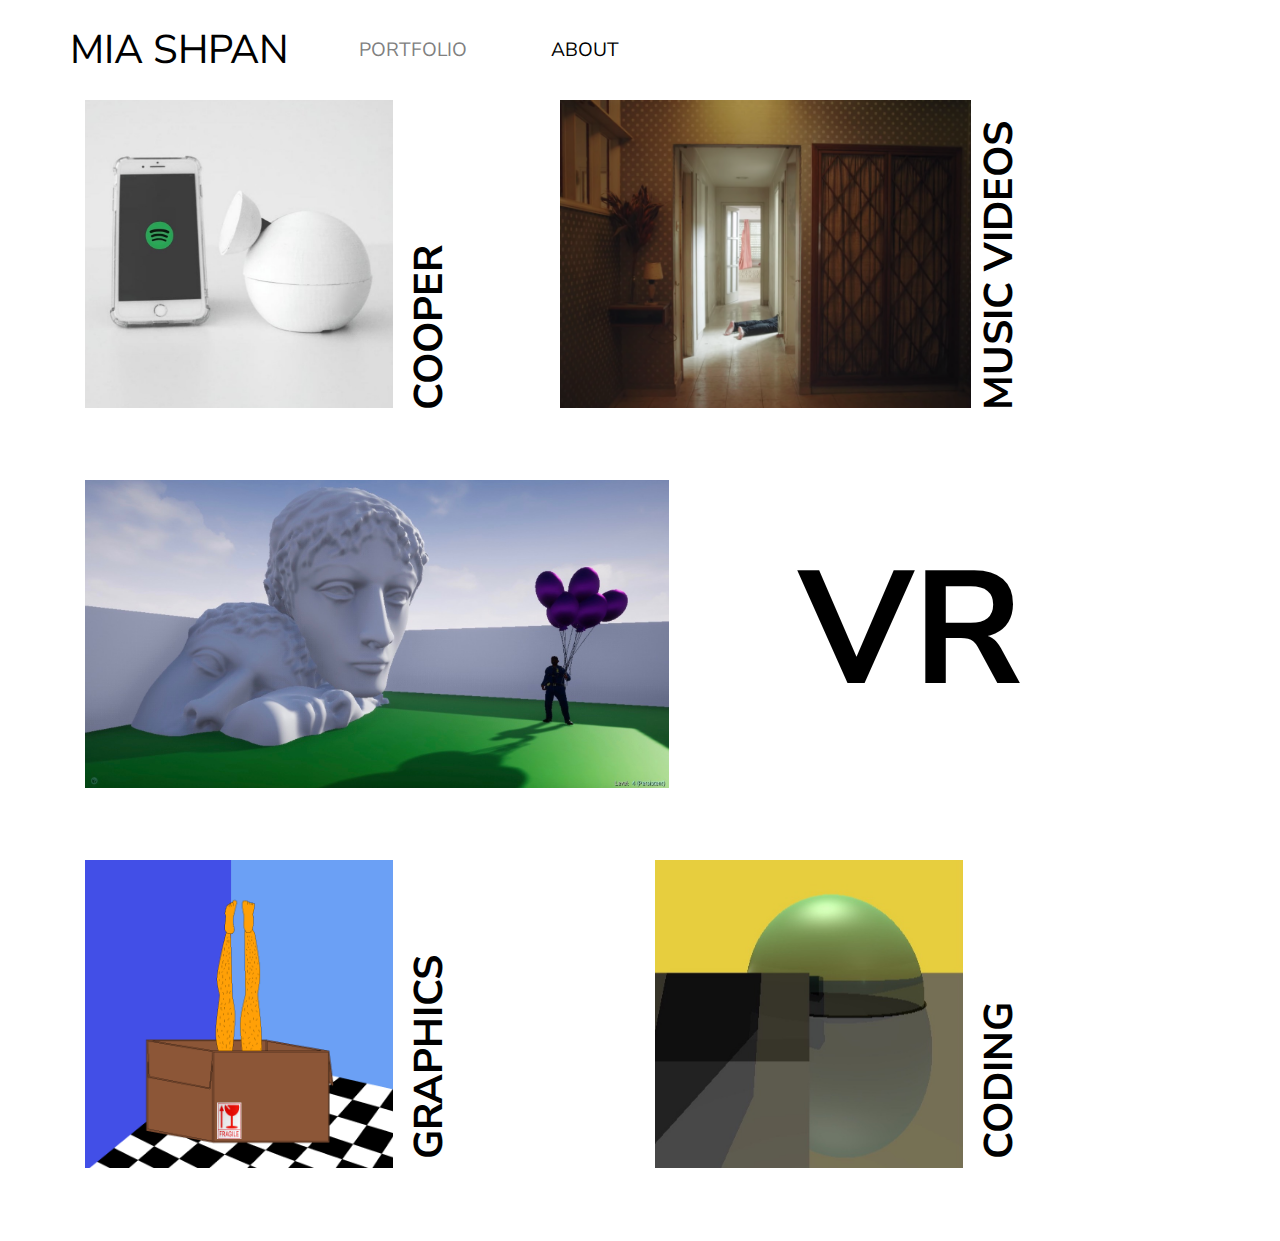
==== index.html @ eb7a42cb "added files" ====
<!DOCTYPE html>

<html>
    <head>
        <title>Mia Shpan Portfolio</title>
        <!--Bootstrap CSS-->
        <link rel="stylesheet" href="https://stackpath.bootstrapcdn.com/bootstrap/4.4.1/css/bootstrap.min.css" integrity="sha384-Vkoo8x4CGsO3+Hhxv8T/Q5PaXtkKtu6ug5TOeNV6gBiFeWPGFN9MuhOf23Q9Ifjh" crossorigin="anonymous">
        <!--fonts-->
        <link href="https://fonts.googleapis.com/css?family=Nunito+Sans:400,700&display=swap" rel="stylesheet">
        <!--CSS-->
        <link rel="stylesheet" type="text/css" href="index.css">
    
    </head>

    <body>

        <!--MENU-->
        <div class="container" >
            <div class="row align-items-center" id="upperMenu">
                <div class="col-6 col-xl-3 col-lg-4">
                    <span id="siteName">
                        <a href="index.html">Mia Shpan</a>
                    </span>
                </div>
                <div class="col col-xl-2 col-lg-2">
                    <span id="portfolio">
                        <a href="index.html" class="menu" id="clicked">Portfolio</a>
                    </span>
                </div>
                <div class="col col-xl-2 col-lg-2">
                   <span id="about">
                        <a href="./about/about.html" class="menu" >About</a>
                   </span> 
                </div>
            </div>
        </div>   

        <!-- first row -->
        <!-- cooper -->
        <div class="container">
            <div class="row align-items-center">
                <div class="col-2">
                    <a href="./cooper/cooper.html">
                        <div class="hover">
                            <img src="img/cooper.jpeg" alt="Cooper" id="cooper"/>
                        </div>
                    </a>
                </div>
                <div class="col-3">
                    <a href="./cooper/cooper.html" class="main">
                        <div class="hover">
                            <h1 class="main1" id="cooperText">Cooper</h1>                    
                        </div>
                    </a>
                </div>
                
                <!-- Music Video -->
                <div class="col-3">
                    <a href="./musicVideos/musicVideos.html">
                        <div class="hover">
                            <img src="img/musicVideo.png" alt="Music Videos" id="musicVideo"/>
                        </div>
                    </a>
                </div>
                <div class="col-4">
                    <a href="./musicVideos/musicVideos.html" class="main">
                        <div class="hover">
                            <h1 class="main1" id="musicVideoText">Music Videos</h1>
                        </div>
                    </a>
                </div>
            </div>
        </div>
        <br>
        <br>
        <br>
        <!-- second row -->
        <!--VR-->
        <div class="container">
            <div class="row align-items-center">
                <div class="col">
                    <a href="./vr/vr.html">
                        <div class="hover">
                            <img src="img/vr.jpeg"  alt="VR" id="vr"/>
                        </div>
                    </a>
                </div>
                <div class="col">
                    <a href="./vr/vr.html">
                        <div class="hover">
                            <h1 id="vrText">VR</h1>
                        </div>
                    </a>
                </div>
            </div>
        </div>
        <br>
        <br>
        <br>
        <!--third row-->
        <!--Graphics-->
        <div class="container">
            <div class="row align-items-center">
                <div class="col-2">
                    <a href="./graphics/graphics.html" class="main">
                        <div class="hover">
                            <img src="img/graphics.png"  alt="Graphics" id="graphics"/>
                        </div>
                    </a>
                </div>
                <div class="col-4 align-self-end">
                    <a href="./graphics/graphics.html" class="main">
                        <div class="hover">
                            <h1 class="main1" id="graphicsText">Graphics</h1>
                        </div>
                    </a>
                </div>
                <!--CODING-->
                <div class="col-2">
                    <a href="./coding/coding.html" class="main">
                        <div class="hover">
                            <img src="img/coding.jpeg" alt="Coding" id="coding"/>
                        </div>
                    </a>
                </div>
                <div class="col-4 align-self-end">
                    <a href="./coding/coding.html" class="main">
                        <div class="hover">
                            <h1 class="main1" id="codingText">Coding</h1>
                        </div>
                    </a>
                </div>
            </div>
        </div>
       
        <br>
        <br>
        <br> 
        <br>
        <br>
        <br>
        <br>
        <br>
        <br>
        
        


        <!--Bootsrap code-->        
        <script src="https://code.jquery.com/jquery-3.4.1.slim.min.js" integrity="sha384-J6qa4849blE2+poT4WnyKhv5vZF5SrPo0iEjwBvKU7imGFAV0wwj1yYfoRSJoZ+n" crossorigin="anonymous"></script>
        <script src="https://cdn.jsdelivr.net/npm/popper.js@1.16.0/dist/umd/popper.min.js" integrity="sha384-Q6E9RHvbIyZFJoft+2mJbHaEWldlvI9IOYy5n3zV9zzTtmI3UksdQRVvoxMfooAo" crossorigin="anonymous"></script>
        <script src="https://stackpath.bootstrapcdn.com/bootstrap/4.4.1/js/bootstrap.min.js" integrity="sha384-wfSDF2E50Y2D1uUdj0O3uMBJnjuUD4Ih7YwaYd1iqfktj0Uod8GCExl3Og8ifwB6" crossorigin="anonymous"></script>
        <script type="text/javascript" src = "index.js"></script>


    </body>

</html>
---- index.css ----
body{
    font-family:  'Nunito Sans', sans-serif, Helvetica;
}
/*menu*/
a{
    text-decoration: none; /* no underline */
    color: black;
    Display:inline-block;
}
a, a:visited{
    color:black; 
}
.menu{
    font-size: 120%;
    text-transform: uppercase;
}
#clicked{
    color: grey;
}

#upperMenu{
    height: 100px;
    margin-left: -30px;
}

#about :hover{
    text-decoration: none;
    color: grey;
}

#portfolio :hover{
    text-decoration: none;
    color: grey;
}

#siteName :hover{
    text-decoration: none;
}

#siteName{
    font-size: 250%;
    text-transform: uppercase;
}
/*end menu */



.hover:hover img {
    opacity: 0.7;
}

.main1{
    transform: rotate(-90deg);
    Display:inline-block;
    text-transform: uppercase;
    vertical-align: baseline;
    font-weight: bold;
    width: 308px;
}


#cooper{
    width: 308px;
    height: 308px;
}


#musicVideo{
    width: 411px;
    height: 308px;
}
.main{
    width: 0;
    height: 0;
}
#vrText{
    Display:inline-block;
    text-transform: uppercase;
    vertical-align: baseline;
    font-weight: bold;
    width: 308px;
    font-size: 160px;
    padding-left: 100px;
}
    

#vr{
    width: 584px;
    height: 308px;
}


#graphics{
    width: 308;
    height: 308px;
}


#coding{
    width: 308;
    height: 308px;
}
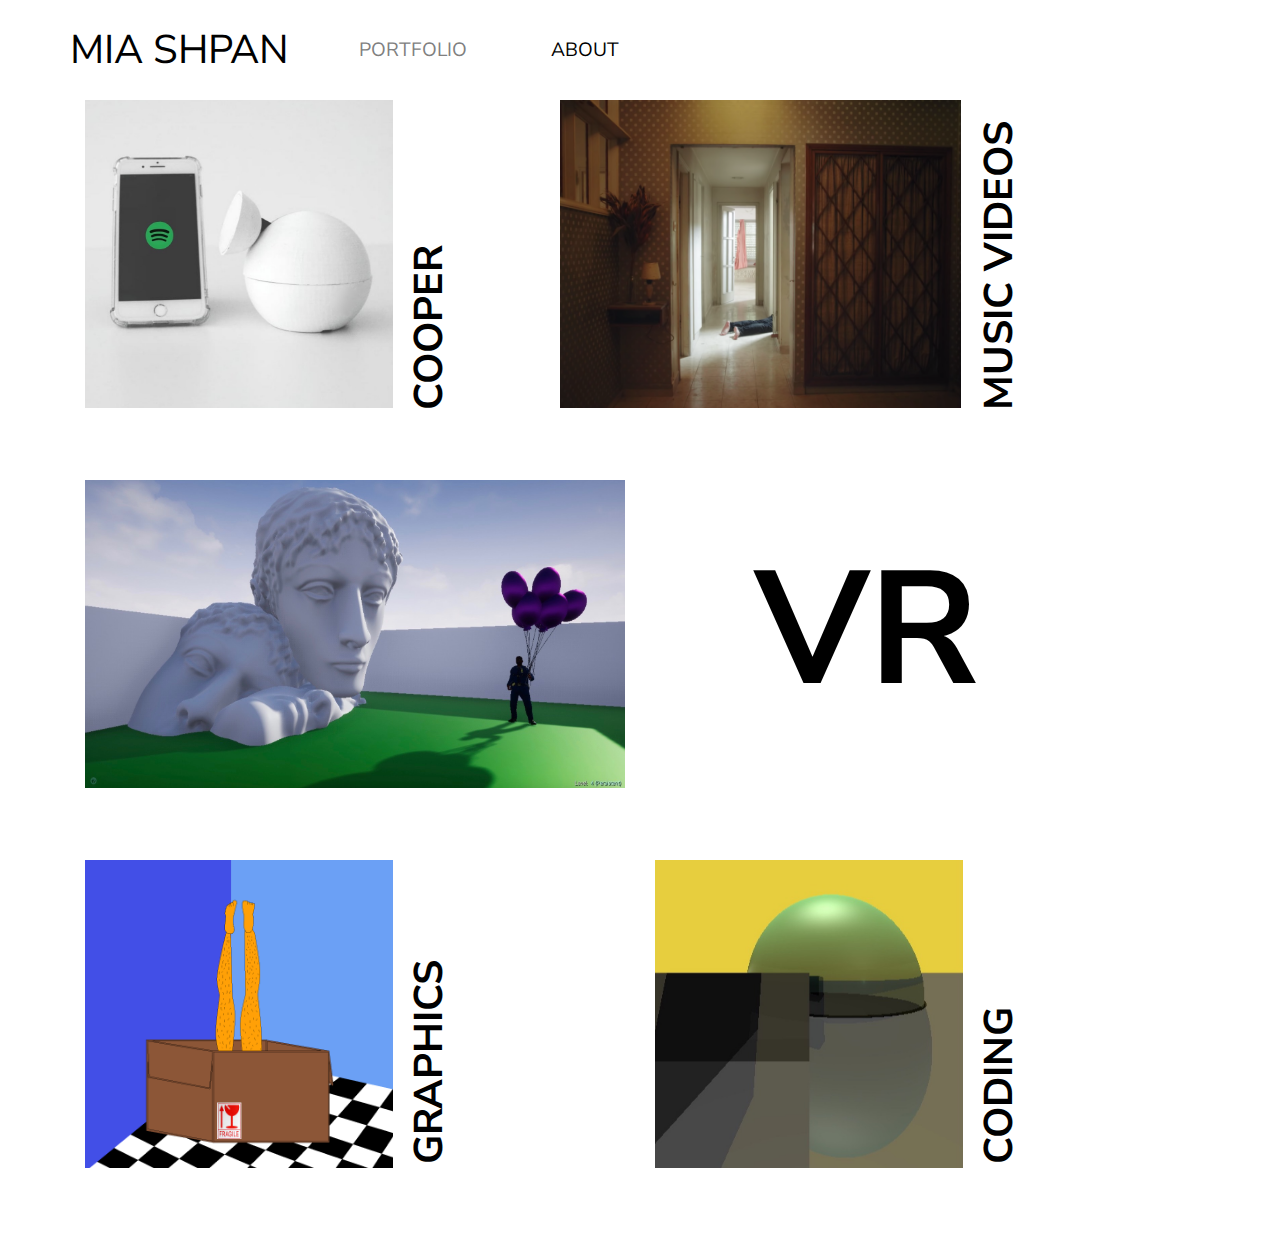
==== commit b145b531: "some changes to file" ====
--- a/index.html
+++ b/index.html
@@ -40,14 +40,14 @@
         <!-- cooper -->
         <div class="container">
             <div class="row align-items-center">
-                <div class="col-2">
+                <div class="col-xl-2 col-lg-3 col-md-3 col-sm-7">
                     <a href="./cooper/cooper.html">
                         <div class="hover">
-                            <img src="img/cooper.jpeg" alt="Cooper" id="cooper"/>
+                            <img src="img/cooper.jpeg" alt="Cooper" id="cooper" height="308px" width="308px"/>
                         </div>
                     </a>
                 </div>
-                <div class="col-3">
+                <div class="col-xl-3 col-lg-3 col-md-3 d-none d-md-block">
                     <a href="./cooper/cooper.html" class="main">
                         <div class="hover">
                             <h1 class="main1" id="cooperText">Cooper</h1>                    
@@ -56,14 +56,14 @@
                 </div>
                 
                 <!-- Music Video -->
-                <div class="col-3">
+                <div class="col-xl-3 col-lg-4 col-md-5 col-sm-5">
                     <a href="./musicVideos/musicVideos.html">
                         <div class="hover">
-                            <img src="img/musicVideo.png" alt="Music Videos" id="musicVideo"/>
+                            <img src="img/musicVideo.png" width="401px" height="308px" alt="Music Videos" id="musicVideo"/>
                         </div>
                     </a>
                 </div>
-                <div class="col-4">
+                <div class="col-xl-4 col-lg-2 col-md-1 d-none d-md-block">
                     <a href="./musicVideos/musicVideos.html" class="main">
                         <div class="hover">
                             <h1 class="main1" id="musicVideoText">Music Videos</h1>
@@ -79,14 +79,14 @@
         <!--VR-->
         <div class="container">
             <div class="row align-items-center">
-                <div class="col">
+                <div class="col-xl-6 col-lg-7 col-md-8">
                     <a href="./vr/vr.html">
                         <div class="hover">
-                            <img src="img/vr.jpeg"  alt="VR" id="vr"/>
+                            <img src="img/vr.jpeg" height="308px" width="540px" alt="VR" id="vr"/>
                         </div>
                     </a>
                 </div>
-                <div class="col">
+                <div class="col-xl-2 xol-lg-2 col-md-3 d-none d-md-block"">
                     <a href="./vr/vr.html">
                         <div class="hover">
                             <h1 id="vrText">VR</h1>
@@ -102,30 +102,30 @@
         <!--Graphics-->
         <div class="container">
             <div class="row align-items-center">
-                <div class="col-2">
-                    <a href="./graphics/graphics.html" class="main">
+                <div class="col-xl-2 col-lg-3 col-md-3 col-sm-7">
+                    <a href="./graphics/graphics.html">
                         <div class="hover">
-                            <img src="img/graphics.png"  alt="Graphics" id="graphics"/>
+                            <img src="img/graphics.png" height="308px" width="308px" alt="Graphics" id="graphics"/>
                         </div>
                     </a>
                 </div>
-                <div class="col-4 align-self-end">
-                    <a href="./graphics/graphics.html" class="main">
+                <div class="col-xl-4 col-lg-3 col-md-4 d-none d-md-block"">
+                    <a href="./graphics/graphics.html">
                         <div class="hover">
                             <h1 class="main1" id="graphicsText">Graphics</h1>
                         </div>
                     </a>
                 </div>
                 <!--CODING-->
-                <div class="col-2">
-                    <a href="./coding/coding.html" class="main">
+                <div class="col-xl-2 col-lg-3 col-md-3 col-sm-5">
+                    <a href="./coding/coding.html">
                         <div class="hover">
-                            <img src="img/coding.jpeg" alt="Coding" id="coding"/>
+                            <img src="img/coding.jpeg" height="308px" width="308px" alt="Coding" id="coding"/>
                         </div>
                     </a>
                 </div>
-                <div class="col-4 align-self-end">
-                    <a href="./coding/coding.html" class="main">
+                <div class="col-xl-4 col-lg-3 col-md-2 d-none d-md-block"">
+                    <a href="./coding/coding.html">
                         <div class="hover">
                             <h1 class="main1" id="codingText">Coding</h1>
                         </div>
@@ -136,13 +136,8 @@
        
         <br>
         <br>
-        <br> 
         <br>
-        <br>
-        <br>
-        <br>
-        <br>
-        <br>
+
         
         
 
--- a/index.css
+++ b/index.css
@@ -49,6 +49,7 @@
     opacity: 0.7;
 }
 
+
 .main1{
     transform: rotate(-90deg);
     Display:inline-block;
@@ -58,17 +59,6 @@
     width: 308px;
 }
 
-
-#cooper{
-    width: 308px;
-    height: 308px;
-}
-
-
-#musicVideo{
-    width: 411px;
-    height: 308px;
-}
 .main{
     width: 0;
     height: 0;
@@ -82,21 +72,4 @@
     font-size: 160px;
     padding-left: 100px;
 }
-    
 
-#vr{
-    width: 584px;
-    height: 308px;
-}
-
-
-#graphics{
-    width: 308;
-    height: 308px;
-}
-
-
-#coding{
-    width: 308;
-    height: 308px;
-}
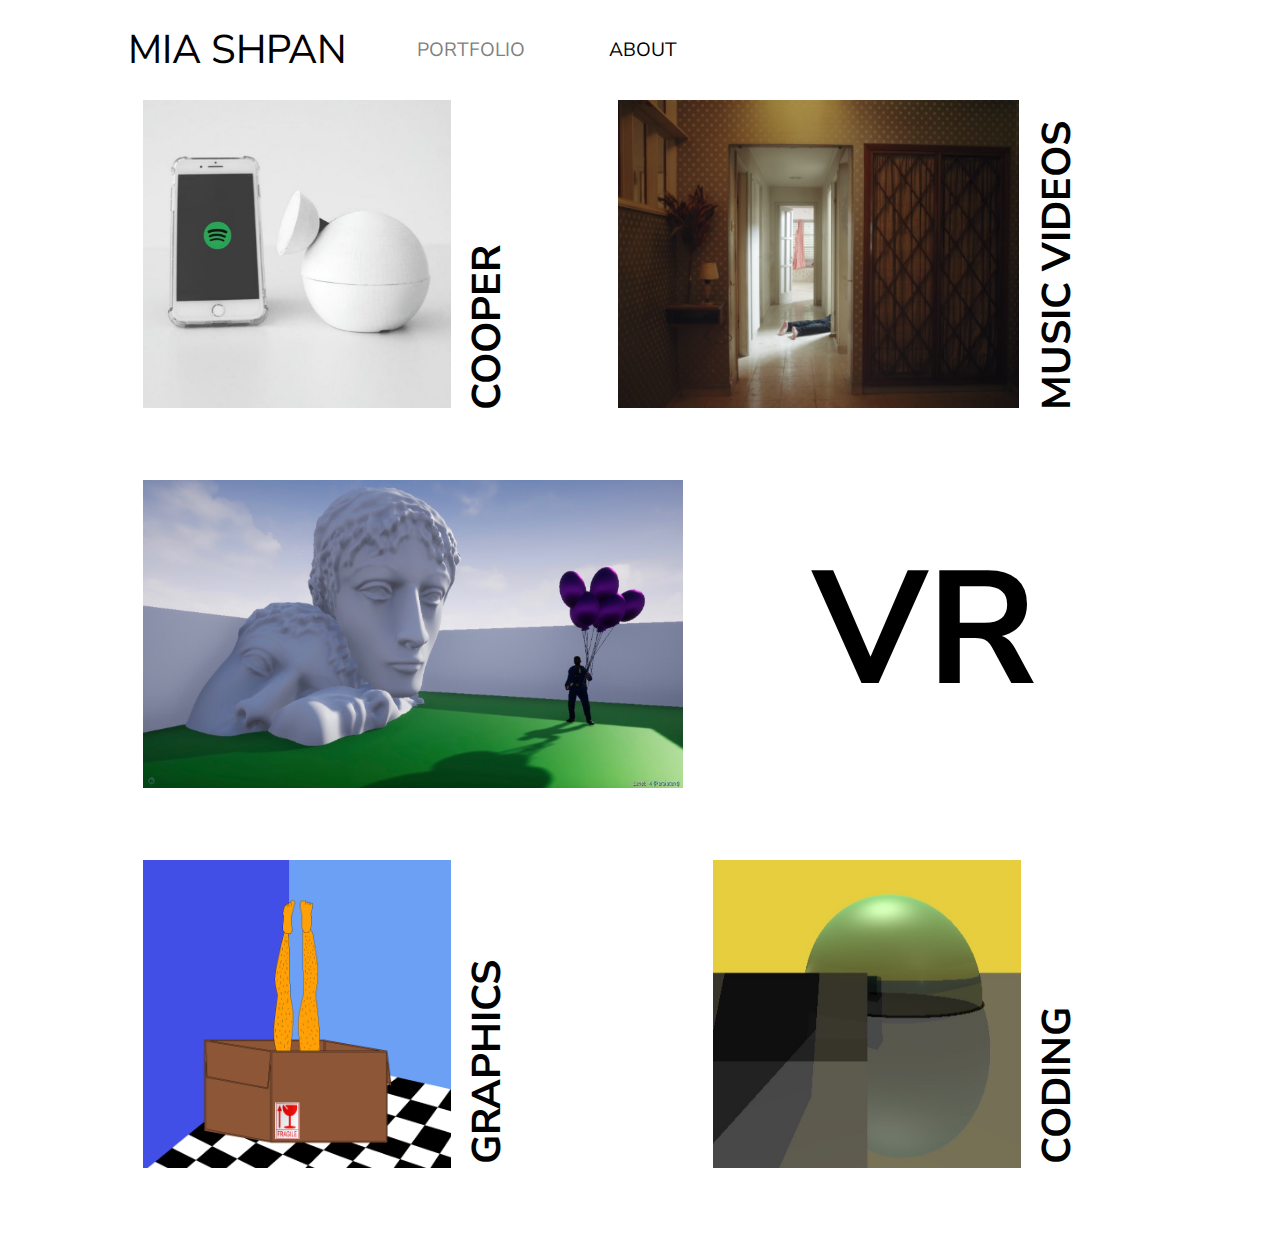
==== commit 94b9262f: "some changes to file" ====
--- a/index.html
+++ b/index.html
@@ -16,7 +16,7 @@
     <body>
 
         <!--MENU-->
-        <div class="container" >
+        <div class="container page" >
             <div class="row align-items-center" id="upperMenu">
                 <div class="col-6 col-xl-3 col-lg-4">
                     <span id="siteName">
@@ -38,7 +38,7 @@
 
         <!-- first row -->
         <!-- cooper -->
-        <div class="container">
+        <div class="container page">
             <div class="row align-items-center">
                 <div class="col-xl-2 col-lg-3 col-md-3 col-sm-7">
                     <a href="./cooper/cooper.html">
@@ -77,7 +77,7 @@
         <br>
         <!-- second row -->
         <!--VR-->
-        <div class="container">
+        <div class="container page">
             <div class="row align-items-center">
                 <div class="col-xl-6 col-lg-7 col-md-8">
                     <a href="./vr/vr.html">
@@ -100,7 +100,7 @@
         <br>
         <!--third row-->
         <!--Graphics-->
-        <div class="container">
+        <div class="container page">
             <div class="row align-items-center">
                 <div class="col-xl-2 col-lg-3 col-md-3 col-sm-7">
                     <a href="./graphics/graphics.html">
--- a/index.css
+++ b/index.css
@@ -73,3 +73,6 @@
     padding-left: 100px;
 }
 
+.page{
+    margin-left: 10%;
+}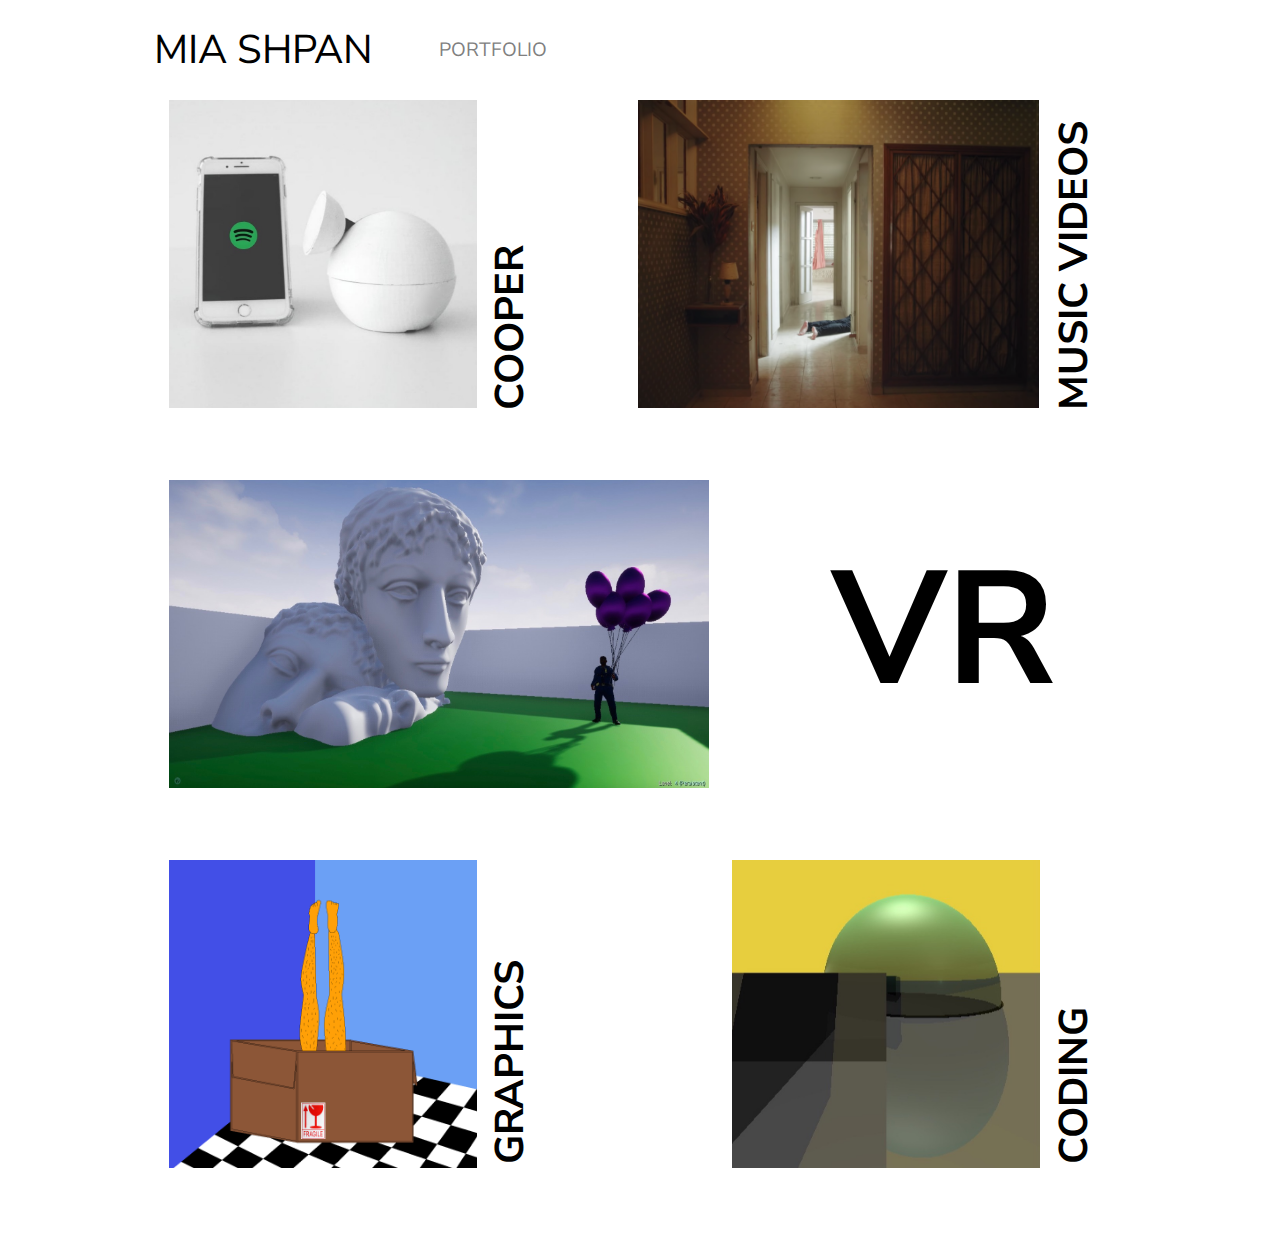
==== commit 59467755: "Update index.html" ====
--- a/index.html
+++ b/index.html
@@ -28,11 +28,11 @@
                         <a href="index.html" class="menu" id="clicked">Portfolio</a>
                     </span>
                 </div>
-                <div class="col col-xl-2 col-lg-2">
+                <!---<div class="col col-xl-2 col-lg-2">
                    <span id="about">
                         <a href="./about/about.html" class="menu" >About</a>
                    </span> 
-                </div>
+                </div>-->
             </div>
         </div>   
 
@@ -151,4 +151,4 @@
 
     </body>
 
-</html>+</html>
--- a/index.css
+++ b/index.css
@@ -1,5 +1,7 @@
 body{
     font-family:  'Nunito Sans', sans-serif, Helvetica;
+    margin-left: 7%;
+    padding-left: 5%;
 }
 /*menu*/
 a{
@@ -73,6 +75,3 @@
     padding-left: 100px;
 }
 
-.page{
-    margin-left: 10%;
-}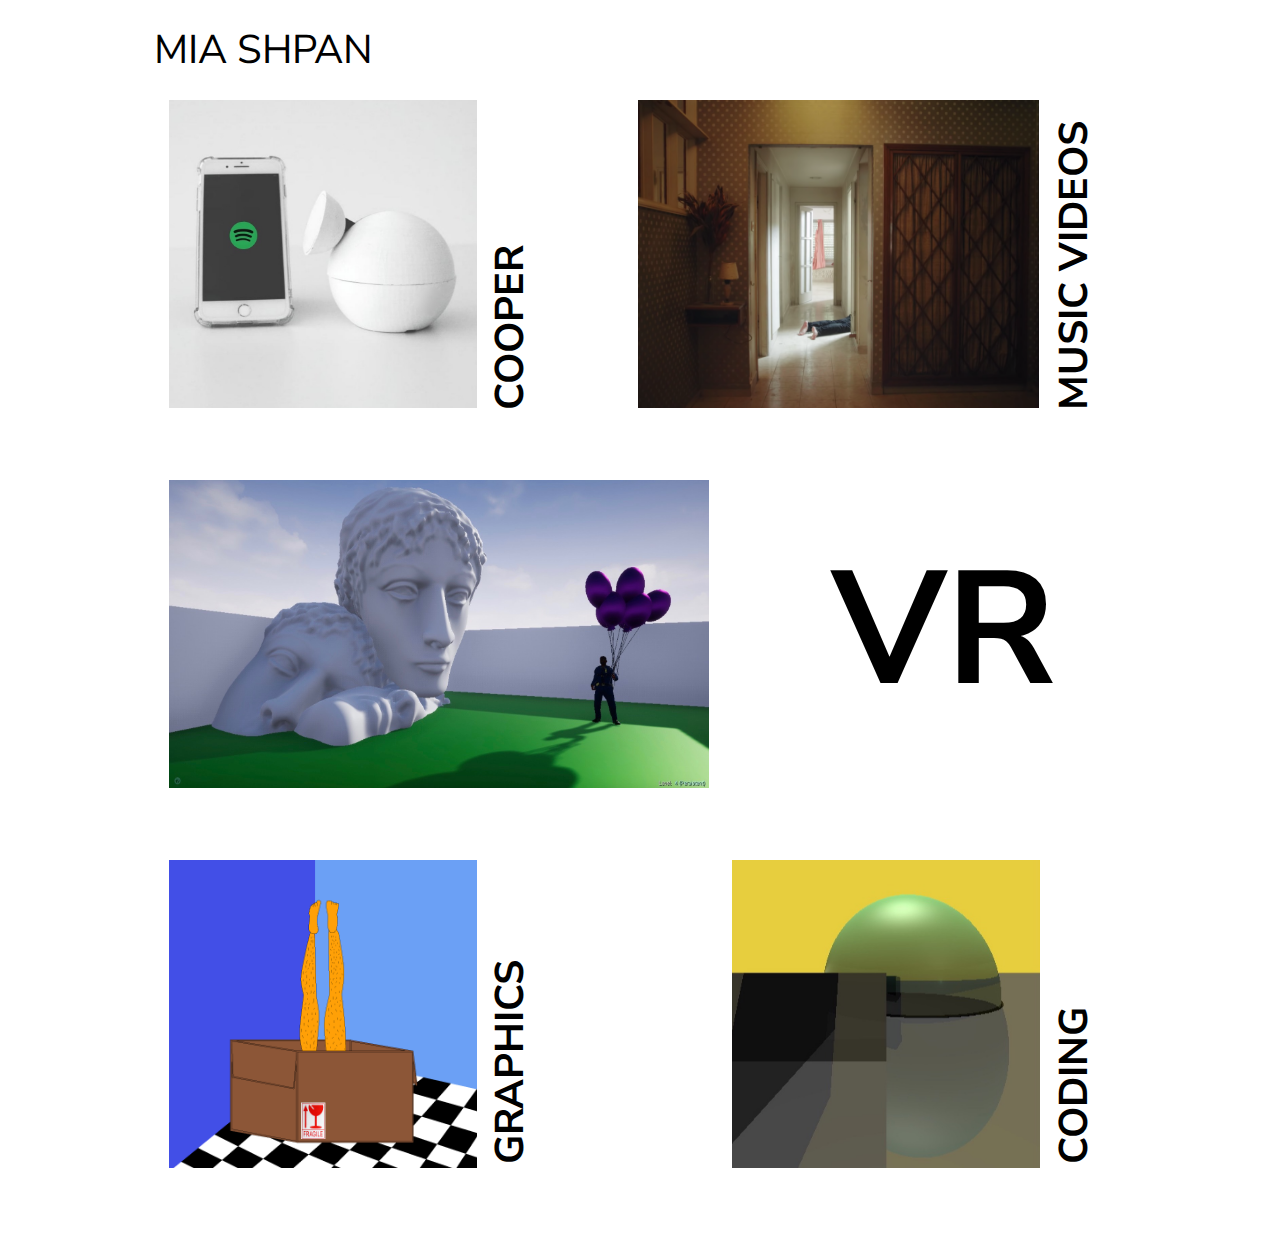
==== commit f27fe54e: "removed top protfolio button" ====
--- a/index.html
+++ b/index.html
@@ -10,6 +10,7 @@
         <link href="https://fonts.googleapis.com/css?family=Nunito+Sans:400,700&display=swap" rel="stylesheet">
         <!--CSS-->
         <link rel="stylesheet" type="text/css" href="index.css">
+        <meta name="google-site-verification" content="xkhuX5U3EUlaGLMBH8In4kUxExzAozTmHZmSHr5KGfs" />
     
     </head>
 
@@ -23,11 +24,11 @@
                         <a href="index.html">Mia Shpan</a>
                     </span>
                 </div>
-                <div class="col col-xl-2 col-lg-2">
+               <!--- <div class="col col-xl-2 col-lg-2">
                     <span id="portfolio">
                         <a href="index.html" class="menu" id="clicked">Portfolio</a>
                     </span>
-                </div>
+                </div>-->
                 <!---<div class="col col-xl-2 col-lg-2">
                    <span id="about">
                         <a href="./about/about.html" class="menu" >About</a>
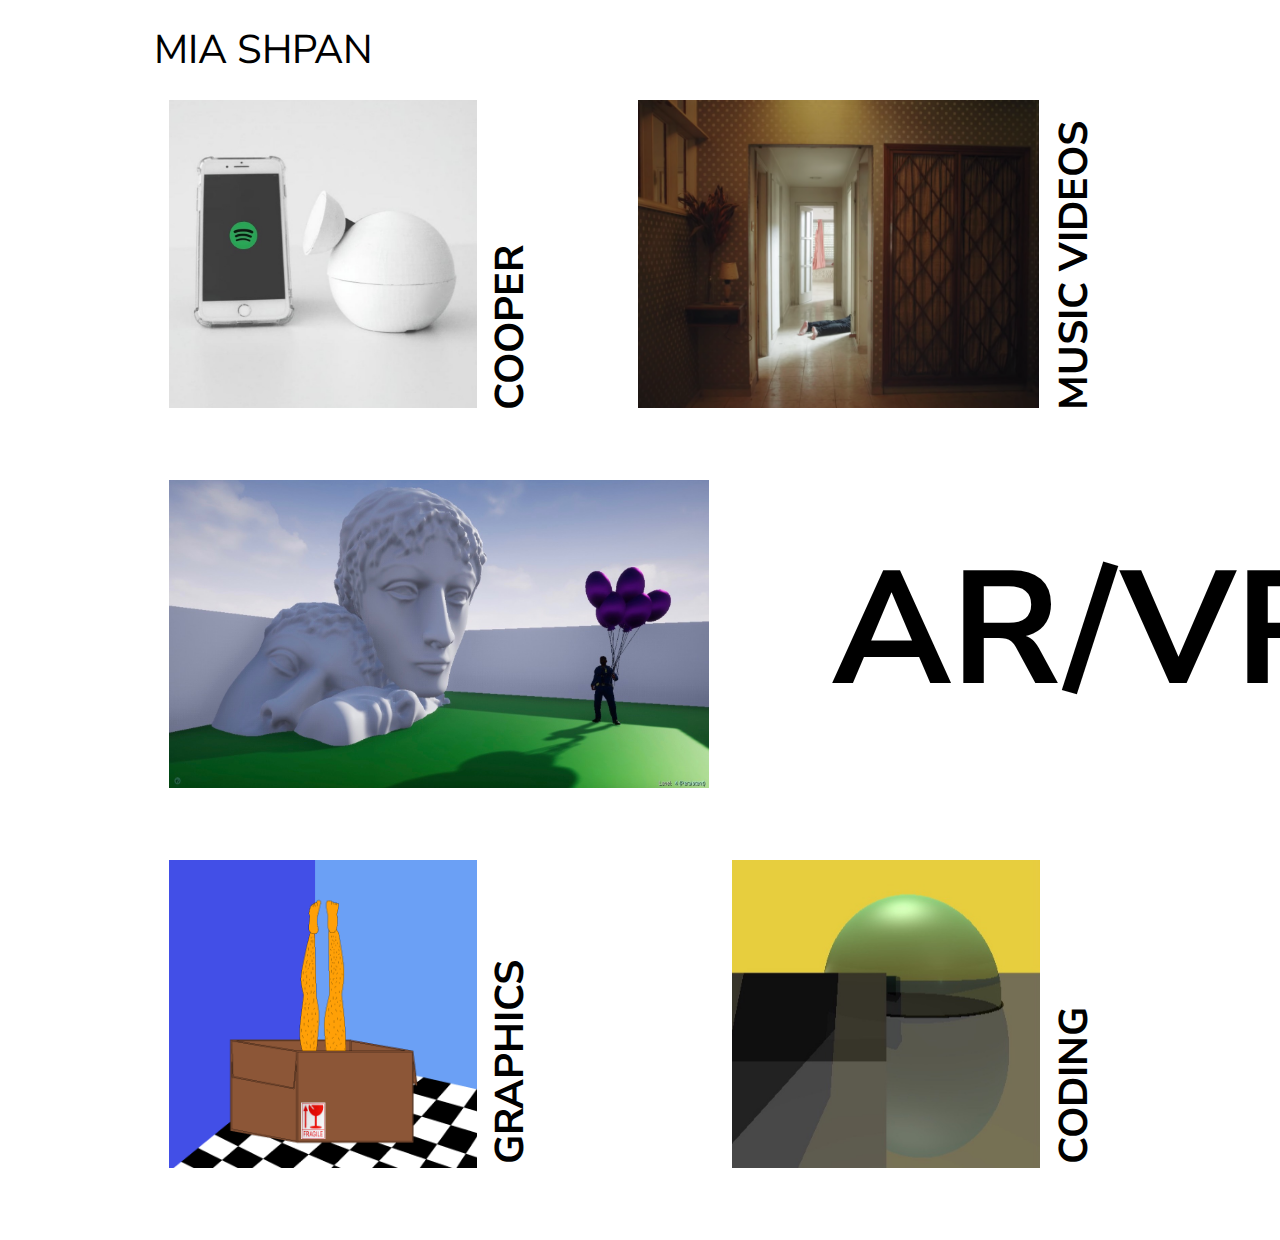
==== commit 28f76105: "VR headline fix" ====
--- a/index.html
+++ b/index.html
@@ -90,7 +90,7 @@
                 <div class="col-xl-2 xol-lg-2 col-md-3 d-none d-md-block"">
                     <a href="./vr/vr.html">
                         <div class="hover">
-                            <h1 id="vrText">VR</h1>
+                            <h1 id="vrText">AR/VR</h1>
                         </div>
                     </a>
                 </div>
